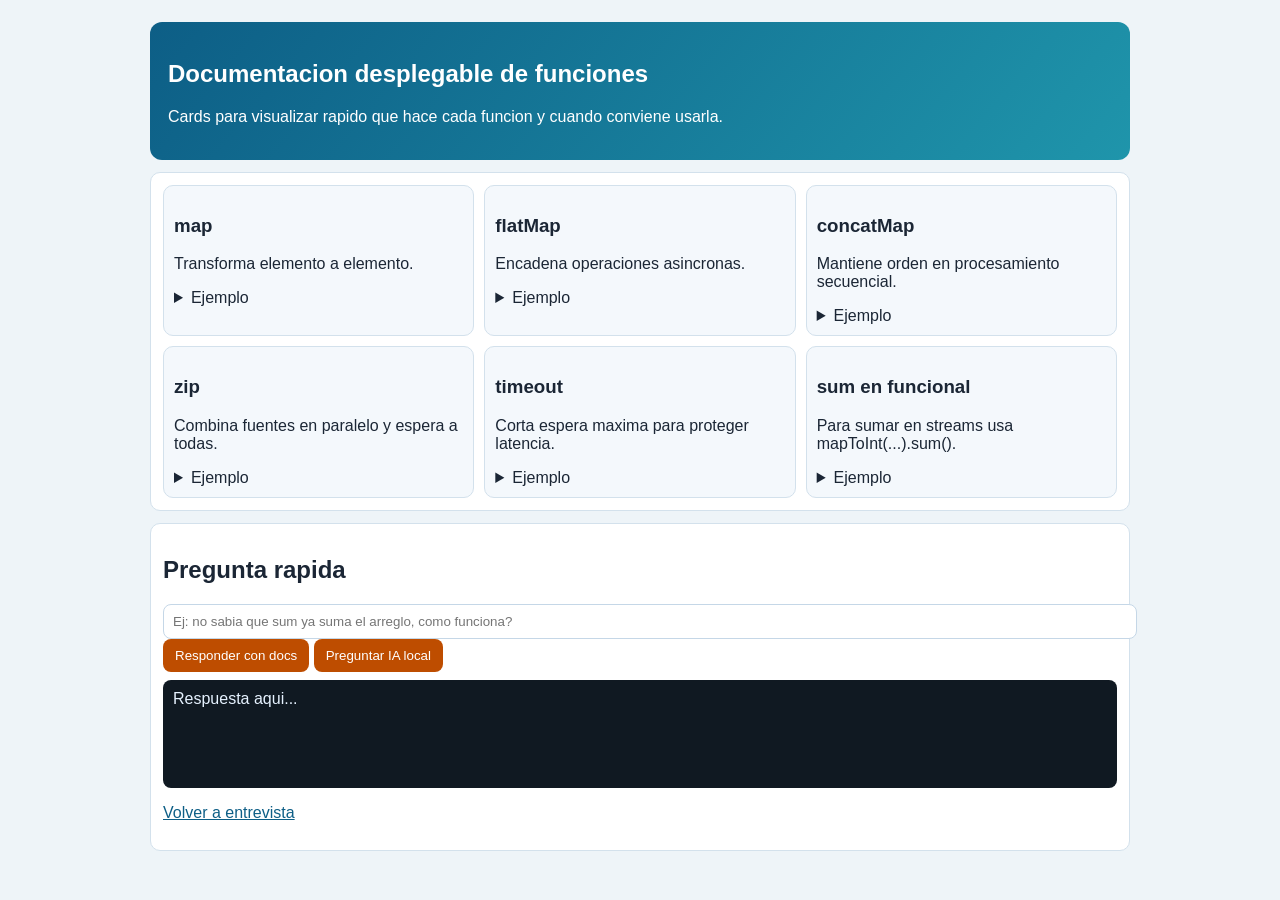
==== src/main/resources/static/docs.html @ 58d2624a "init: project - Java" ====
<!DOCTYPE html>
<html lang="es">

<head>
    <meta charset="UTF-8" />
    <meta name="viewport" content="width=device-width, initial-scale=1.0" />
    <title>Cards de funciones</title>
    <style>
        body {
            margin: 0;
            font-family: Segoe UI, Tahoma, sans-serif;
            background: #eef4f8;
            color: #1b2635
        }

        .wrap {
            max-width: 980px;
            margin: 0 auto;
            padding: 22px 14px
        }

        .hero {
            background: linear-gradient(130deg, #0d5e86, #1f95ab);
            color: #fff;
            padding: 18px;
            border-radius: 12px
        }

        .card {
            margin-top: 12px;
            background: #fff;
            border: 1px solid #d3e1ec;
            border-radius: 10px;
            padding: 12px
        }

        .grid {
            display: grid;
            grid-template-columns: repeat(auto-fit, minmax(260px, 1fr));
            gap: 10px
        }

        .item {
            background: #f4f8fc;
            border: 1px solid #d3e1ec;
            border-radius: 10px;
            padding: 10px
        }

        details {
            margin-top: 6px
        }

        pre {
            background: #111922;
            color: #e6f2ff;
            padding: 8px;
            border-radius: 8px;
            white-space: pre-wrap
        }

        input {
            width: 100%;
            padding: 9px;
            border: 1px solid #c5d7e7;
            border-radius: 8px
        }

        button {
            background: #be4d00;
            color: #fff;
            border: 0;
            border-radius: 8px;
            padding: 9px 12px;
            cursor: pointer
        }

        .out {
            margin-top: 8px;
            background: #101922;
            color: #e6f2ff;
            border-radius: 8px;
            padding: 10px;
            white-space: pre-wrap;
            min-height: 88px
        }

        a {
            color: #0d5e86
        }
    </style>
</head>

<body>
    <main class="wrap">
        <section class="hero">
            <h1>Documentacion desplegable de funciones</h1>
            <p>Cards para visualizar rapido que hace cada funcion y cuando conviene usarla.</p>
        </section>
        <section class="card">
            <div class="grid">
                <article class="item">
                    <h3>map</h3>
                    <p>Transforma elemento a elemento.</p>
                    <details>
                        <summary>Ejemplo</summary>
                        <pre>Flux.just(1,2,3).map(n -> n * 2)</pre>
                    </details>
                </article>
                <article class="item">
                    <h3>flatMap</h3>
                    <p>Encadena operaciones asincronas.</p>
                    <details>
                        <summary>Ejemplo</summary>
                        <pre>profile(id).flatMap(p -> score(p.id()))</pre>
                    </details>
                </article>
                <article class="item">
                    <h3>concatMap</h3>
                    <p>Mantiene orden en procesamiento secuencial.</p>
                    <details>
                        <summary>Ejemplo</summary>
                        <pre>Flux.just(a,b,c).concatMap(this::call)</pre>
                    </details>
                </article>
                <article class="item">
                    <h3>zip</h3>
                    <p>Combina fuentes en paralelo y espera a todas.</p>
                    <details>
                        <summary>Ejemplo</summary>
                        <pre>Mono.zip(a,b,c).map(t -> t.getT1())</pre>
                    </details>
                </article>
                <article class="item">
                    <h3>timeout</h3>
                    <p>Corta espera maxima para proteger latencia.</p>
                    <details>
                        <summary>Ejemplo</summary>
                        <pre>service().timeout(Duration.ofMillis(250))</pre>
                    </details>
                </article>
                <article class="item">
                    <h3>sum en funcional</h3>
                    <p>Para sumar en streams usa mapToInt(...).sum().</p>
                    <details>
                        <summary>Ejemplo</summary>
                        <pre>int total = nums.stream().mapToInt(n -> n).sum();</pre>
                    </details>
                </article>
            </div>
        </section>
        <section class="card">
            <h2>Pregunta rapida</h2>
            <input id="pregunta" placeholder="Ej: no sabia que sum ya suma el arreglo, como funciona?" />
            <button onclick="responderLocal()">Responder con docs</button>
            <button onclick="preguntarIa()">Preguntar IA local</button>
            <div id="out" class="out">Respuesta aqui...</div>
            <p><a href="/entrevista">Volver a entrevista</a></p>
        </section>
    </main>
    <script>
        function responderLocal() {
            const q = (document.getElementById("pregunta").value || "").toLowerCase();
            const out = document.getElementById("out");
            if (q.includes("sum")) {
                out.textContent = "En Java Stream<Integer> no tiene sum directo. Lo comun es mapToInt(...).sum(). Ejemplo: nums.stream().mapToInt(n -> n).sum().";
                return;
            }
            if (q.includes("flatmap") && q.includes("concatmap")) {
                out.textContent = "flatMap prioriza paralelismo; concatMap prioriza orden. En entrevista debes justificar el trade-off.";
                return;
            }
            if (q.includes("zip")) {
                out.textContent = "zip combina varias fuentes y emite cuando todas completan. Es util cuando dependencias son independientes.";
                return;
            }
            out.textContent = "No encontre coincidencia local. Usa 'Preguntar IA local'.";
        }
        window.responderLocal = responderLocal;

        async function preguntarIa() {
            const q = document.getElementById("pregunta").value || "";
            const out = document.getElementById("out");
            out.textContent = "Consultando IA local...";
            try {
                const res = await fetch("/ollama/qa", {
                    method: "POST",
                    headers: { "Content-Type": "text/plain; charset=UTF-8" },
                    body: q
                });
                out.textContent = await res.text();
            } catch (err) {
                out.textContent = "Error consultando IA: " + err;
            }
        }
        window.preguntarIa = preguntarIa;
    </script>
</body>

</html>
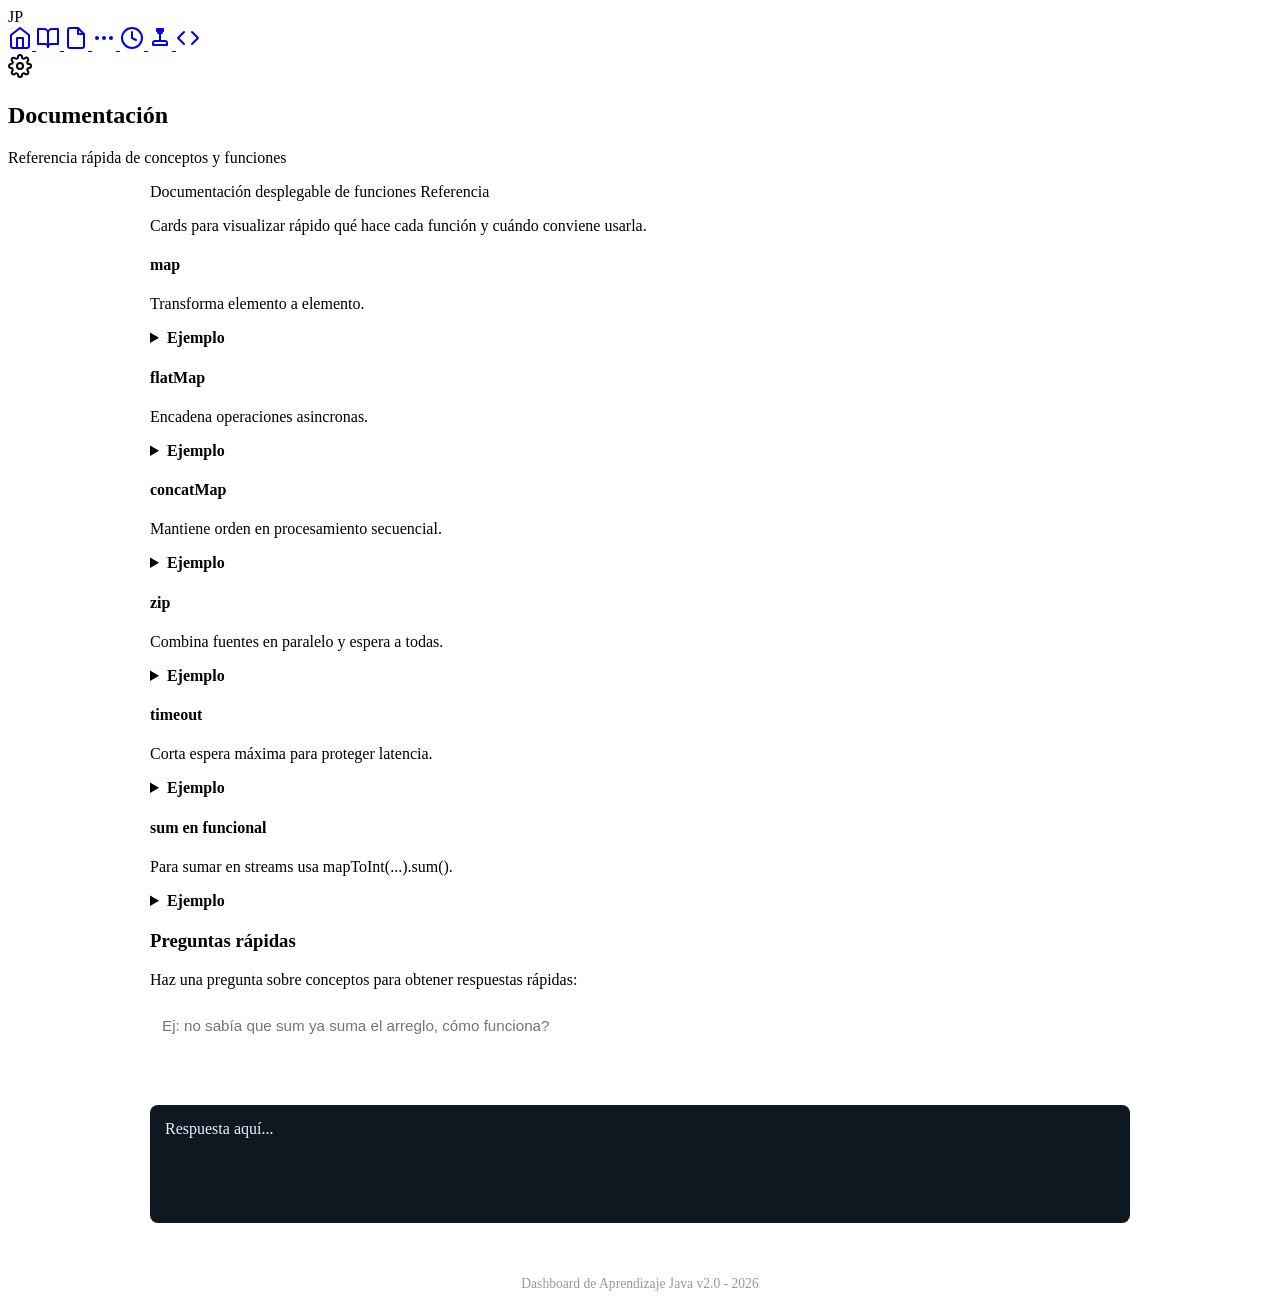
==== commit bf21104b: "update project" ====
--- a/src/main/resources/static/docs.html
+++ b/src/main/resources/static/docs.html
@@ -4,166 +4,171 @@
 <head>
     <meta charset="UTF-8" />
     <meta name="viewport" content="width=device-width, initial-scale=1.0" />
-    <title>Cards de funciones</title>
-    <style>
-        body {
-            margin: 0;
-            font-family: Segoe UI, Tahoma, sans-serif;
-            background: #eef4f8;
-            color: #1b2635
-        }
-
-        .wrap {
-            max-width: 980px;
-            margin: 0 auto;
-            padding: 22px 14px
-        }
-
-        .hero {
-            background: linear-gradient(130deg, #0d5e86, #1f95ab);
-            color: #fff;
-            padding: 18px;
-            border-radius: 12px
-        }
-
-        .card {
-            margin-top: 12px;
-            background: #fff;
-            border: 1px solid #d3e1ec;
-            border-radius: 10px;
-            padding: 12px
-        }
-
-        .grid {
-            display: grid;
-            grid-template-columns: repeat(auto-fit, minmax(260px, 1fr));
-            gap: 10px
-        }
-
-        .item {
-            background: #f4f8fc;
-            border: 1px solid #d3e1ec;
-            border-radius: 10px;
-            padding: 10px
-        }
-
-        details {
-            margin-top: 6px
-        }
-
-        pre {
-            background: #111922;
-            color: #e6f2ff;
-            padding: 8px;
-            border-radius: 8px;
-            white-space: pre-wrap
-        }
-
-        input {
-            width: 100%;
-            padding: 9px;
-            border: 1px solid #c5d7e7;
-            border-radius: 8px
-        }
-
-        button {
-            background: #be4d00;
-            color: #fff;
-            border: 0;
-            border-radius: 8px;
-            padding: 9px 12px;
-            cursor: pointer
-        }
-
-        .out {
-            margin-top: 8px;
-            background: #101922;
-            color: #e6f2ff;
-            border-radius: 8px;
-            padding: 10px;
-            white-space: pre-wrap;
-            min-height: 88px
-        }
-
-        a {
-            color: #0d5e86
-        }
-    </style>
+    <title>Documentación de funciones</title>
+    <link rel="stylesheet" href="/index.css">
 </head>
 
 <body>
-    <main class="wrap">
-        <section class="hero">
-            <h1>Documentacion desplegable de funciones</h1>
-            <p>Cards para visualizar rapido que hace cada funcion y cuando conviene usarla.</p>
-        </section>
-        <section class="card">
-            <div class="grid">
-                <article class="item">
-                    <h3>map</h3>
+  <div class="app-container">
+    <aside class="sidebar">
+      <div class="logo-icon">JP</div>
+      <a href="/" class="nav-item" title="Inicio">
+        <svg width="24" height="24" viewBox="0 0 24 24" fill="none" stroke="currentColor" stroke-width="2"
+          stroke-linecap="round" stroke-linejoin="round">
+          <path d="m3 9 9-7 9 7v11a2 2 0 0 1-2 2H5a2 2 0 0 1-2-2z" />
+          <polyline points="9 22 9 12 15 12 15 22" />
+        </svg>
+      </a>
+      <a href="/entrevista" class="nav-item" title="Ruta">
+        <svg width="24" height="24" viewBox="0 0 24 24" fill="none" stroke="currentColor" stroke-width="2"
+          stroke-linecap="round" stroke-linejoin="round">
+          <path d="M2 3h6a4 4 0 0 1 4 4v14a3 3 0 0 0-3-3H2z" />
+          <path d="M22 3h-6a4 4 0 0 0-4 4v14a3 3 0 0 1 3-3h7z" />
+        </svg>
+      </a>
+      <a href="/entrevista/docs" class="nav-item active" title="Documentación">
+        <svg width="24" height="24" viewBox="0 0 24 24" fill="none" stroke="currentColor" stroke-width="2"
+          stroke-linecap="round" stroke-linejoin="round">
+          <path d="M14 2H6a2 2 0 0 0-2 2v16a2 2 0 0 0 2 2h12a2 2 0 0 0 2-2V8z" />
+          <polyline points="14 2 14 8 20 8" />
+        </svg>
+      </a>
+      <a href="/entrevista/ia" class="nav-item" title="IA">
+        <svg width="24" height="24" viewBox="0 0 24 24" fill="none" stroke="currentColor" stroke-width="2"
+          stroke-linecap="round" stroke-linejoin="round">
+          <circle cx="12" cy="12" r="1" />
+          <circle cx="19" cy="12" r="1" />
+          <circle cx="5" cy="12" r="1" />
+        </svg>
+      </a>
+      <a href="/entrevista/mock" class="nav-item" title="Mock">
+        <svg width="24" height="24" viewBox="0 0 24 24" fill="none" stroke="currentColor" stroke-width="2"
+          stroke-linecap="round" stroke-linejoin="round">
+          <path d="M12 2C6.48 2 2 6.48 2 12s4.48 10 10 10 10-4.48 10-10S17.52 2 12 2z" />
+          <path d="M12 6v6l4 2" />
+        </svg>
+      </a>
+      <a href="/entrevista/webflux2" class="nav-item" title="Laboratorio">
+        <svg width="24" height="24" viewBox="0 0 24 24" fill="none" stroke="currentColor" stroke-width="2"
+          stroke-linecap="round" stroke-linejoin="round">
+          <path d="M9 3h6v2H9V3zm3 4v8m-2-8h4m-4 8H7a2 2 0 00-2 2v2h14v-2a2 2 0 00-2-2h-4z" />
+        </svg>
+      </a>
+      <a href="/entrevista/webflux" class="nav-item" title="WebFlux">
+        <svg width="24" height="24" viewBox="0 0 24 24" fill="none" stroke="currentColor" stroke-width="2"
+          stroke-linecap="round" stroke-linejoin="round">
+          <polyline points="16 18 22 12 16 6" />
+          <polyline points="8 6 2 12 8 18" />
+        </svg>
+      </a>
+
+      <div class="sidebar-footer">
+        <div class="nav-item" id="btnConfig" title="Configuracion">
+          <svg width="24" height="24" viewBox="0 0 24 24" fill="none" stroke="currentColor" stroke-width="2"
+            stroke-linecap="round" stroke-linejoin="round">
+            <circle cx="12" cy="12" r="3" />
+            <path
+              d="M19.4 15a1.65 1.65 0 0 0 .33 1.82l.06.06a2 2 0 0 1 0 2.83 2 2 0 0 1-2.83 0l-.06-.06a1.65 1.65 0 0 0-1.82-.33 1.65 1.65 0 0 0-1 1.51V21a2 2 0 0 1-2 2 2 2 0 0 1-2-2v-.09A1.65 1.65 0 0 0 9 19.4a1.65 1.65 0 0 0-1.82.33l-.06.06a2 2 0 0 1-2.83 0 2 2 0 0 1 0-2.83l.06-.06a1.65 1.65 0 0 0 .33-1.82 1.65 1.65 0 0 0-1.51-1H3a2 2 0 0 1-2-2 2 2 0 0 1 2-2h.09A1.65 1.65 0 0 0 4.6 9a1.65 1.65 0 0 0-.33-1.82l-.06-.06a2 2 0 0 1 0-2.83 2 2 0 0 1 2.83 0l.06.06a1.65 1.65 0 0 0 1.82.33H9a1.65 1.65 0 0 0 1-1.51V3a2 2 0 0 1 2-2 2 2 0 0 1 2 2v.09a1.65 1.65 0 0 0 1 1.51 1.65 1.65 0 0 0 1.82-.33l.06-.06a2 2 0 0 1 2.83 0 2 2 0 0 1 0 2.83l-.06.06a1.65 1.65 0 0 0-.33 1.82V9a1.65 1.65 0 0 0 1.51 1H21a2 2 0 0 1 2 2 2 2 0 0 1-2 2h-.09a1.65 1.65 0 0 0-1.51 1z" />
+          </svg>
+        </div>
+      </div>
+    </aside>
+
+    <main class="main-content">
+      <header class="top-header">
+        <div class="user-info">
+          <h2>Documentación</h2>
+          <p>Referencia rápida de conceptos y funciones</p>
+        </div>
+      </header>
+
+      <div style="max-width: 980px; margin: 0 auto; width: 100%;">
+        <section class="dashboard-card">
+            <div class="card-title">
+                <span>Documentación desplegable de funciones</span>
+                <span class="status-pill">Referencia</span>
+            </div>
+            <p>Cards para visualizar rápido qué hace cada función y cuándo conviene usarla.</p>
+            
+            <div class="section-grid">
+                <article class="dashboard-card">
+                    <h4>map</h4>
                     <p>Transforma elemento a elemento.</p>
                     <details>
-                        <summary>Ejemplo</summary>
-                        <pre>Flux.just(1,2,3).map(n -> n * 2)</pre>
-                    </details>
-                </article>
-                <article class="item">
-                    <h3>flatMap</h3>
+                        <summary style="cursor: pointer; font-weight: 600;">Ejemplo</summary>
+                        <pre style="background: #0f1721; color: #e6f2ff; padding: 8px; border-radius: 8px; margin-top: 8px;">Flux.just(1,2,3).map(n -> n * 2)</pre>
+                    </details>
+                </article>
+                <article class="dashboard-card">
+                    <h4>flatMap</h4>
                     <p>Encadena operaciones asincronas.</p>
                     <details>
-                        <summary>Ejemplo</summary>
-                        <pre>profile(id).flatMap(p -> score(p.id()))</pre>
-                    </details>
-                </article>
-                <article class="item">
-                    <h3>concatMap</h3>
+                        <summary style="cursor: pointer; font-weight: 600;">Ejemplo</summary>
+                        <pre style="background: #0f1721; color: #e6f2ff; padding: 8px; border-radius: 8px; margin-top: 8px;">profile(id).flatMap(p -> score(p.id()))</pre>
+                    </details>
+                </article>
+                <article class="dashboard-card">
+                    <h4>concatMap</h4>
                     <p>Mantiene orden en procesamiento secuencial.</p>
                     <details>
-                        <summary>Ejemplo</summary>
-                        <pre>Flux.just(a,b,c).concatMap(this::call)</pre>
-                    </details>
-                </article>
-                <article class="item">
-                    <h3>zip</h3>
+                        <summary style="cursor: pointer; font-weight: 600;">Ejemplo</summary>
+                        <pre style="background: #0f1721; color: #e6f2ff; padding: 8px; border-radius: 8px; margin-top: 8px;">Flux.just(a,b,c).concatMap(this::call)</pre>
+                    </details>
+                </article>
+                <article class="dashboard-card">
+                    <h4>zip</h4>
                     <p>Combina fuentes en paralelo y espera a todas.</p>
                     <details>
-                        <summary>Ejemplo</summary>
-                        <pre>Mono.zip(a,b,c).map(t -> t.getT1())</pre>
-                    </details>
-                </article>
-                <article class="item">
-                    <h3>timeout</h3>
-                    <p>Corta espera maxima para proteger latencia.</p>
-                    <details>
-                        <summary>Ejemplo</summary>
-                        <pre>service().timeout(Duration.ofMillis(250))</pre>
-                    </details>
-                </article>
-                <article class="item">
-                    <h3>sum en funcional</h3>
+                        <summary style="cursor: pointer; font-weight: 600;">Ejemplo</summary>
+                        <pre style="background: #0f1721; color: #e6f2ff; padding: 8px; border-radius: 8px; margin-top: 8px;">Mono.zip(a,b,c).map(t -> t.getT1())</pre>
+                    </details>
+                </article>
+                <article class="dashboard-card">
+                    <h4>timeout</h4>
+                    <p>Corta espera máxima para proteger latencia.</p>
+                    <details>
+                        <summary style="cursor: pointer; font-weight: 600;">Ejemplo</summary>
+                        <pre style="background: #0f1721; color: #e6f2ff; padding: 8px; border-radius: 8px; margin-top: 8px;">service().timeout(Duration.ofMillis(250))</pre>
+                    </details>
+                </article>
+                <article class="dashboard-card">
+                    <h4>sum en funcional</h4>
                     <p>Para sumar en streams usa mapToInt(...).sum().</p>
                     <details>
-                        <summary>Ejemplo</summary>
-                        <pre>int total = nums.stream().mapToInt(n -> n).sum();</pre>
+                        <summary style="cursor: pointer; font-weight: 600;">Ejemplo</summary>
+                        <pre style="background: #0f1721; color: #e6f2ff; padding: 8px; border-radius: 8px; margin-top: 8px;">int total = nums.stream().mapToInt(n -> n).sum();</pre>
                     </details>
                 </article>
             </div>
         </section>
-        <section class="card">
-            <h2>Pregunta rapida</h2>
-            <input id="pregunta" placeholder="Ej: no sabia que sum ya suma el arreglo, como funciona?" />
-            <button onclick="responderLocal()">Responder con docs</button>
-            <button onclick="preguntarIa()">Preguntar IA local</button>
-            <div id="out" class="out">Respuesta aqui...</div>
-            <p><a href="/entrevista">Volver a entrevista</a></p>
+
+        <section class="dashboard-card" style="margin-top: 20px;">
+            <h3 style="color: var(--brand); margin-top: 0;">Preguntas rápidas</h3>
+            <p>Haz una pregunta sobre conceptos para obtener respuestas rápidas:</p>
+            <div style="display: flex; flex-direction: column; gap: 12px;">
+                <input id="pregunta" placeholder="Ej: no sabía que sum ya suma el arreglo, cómo funciona?" 
+                       style="border: 1px solid var(--line); padding: 12px; border-radius: 8px; font-size: 0.95rem;">
+                <div style="display: flex; gap: 10px;">
+                    <button onclick="responderLocal()" class="action" style="background: var(--brand); color: white; padding: 10px 15px; border: none;">Responder con docs</button>
+                    <button onclick="preguntarIa()" class="action" style="background: var(--brand2); color: white; padding: 10px 15px; border: none;">Preguntar IA local</button>
+                </div>
+                <div id="out" style="background: #0f1721; color: #e6f2ff; border-radius: 8px; padding: 15px; white-space: pre-wrap; min-height: 88px; border: 1px solid var(--line);">Respuesta aquí...</div>
+            </div>
         </section>
+      </div>
+
+      <footer style="margin-top: auto; padding-top: 40px; text-align: center; color: #999; font-size: 0.85rem;">
+        <p>Dashboard de Aprendizaje Java v2.0 - 2026</p>
+      </footer>
     </main>
+  </div>
+
     <script>
         function responderLocal() {
             const q = (document.getElementById("pregunta").value || "").toLowerCase();
             const out = document.getElementById("out");
             if (q.includes("sum")) {
-                out.textContent = "En Java Stream<Integer> no tiene sum directo. Lo comun es mapToInt(...).sum(). Ejemplo: nums.stream().mapToInt(n -> n).sum().";
+                out.textContent = "En Java Stream<Integer> no tiene sum directo. Lo común es mapToInt(...).sum(). Ejemplo: nums.stream().mapToInt(n -> n).sum().";
                 return;
             }
             if (q.includes("flatmap") && q.includes("concatmap")) {
@@ -171,10 +176,10 @@
                 return;
             }
             if (q.includes("zip")) {
-                out.textContent = "zip combina varias fuentes y emite cuando todas completan. Es util cuando dependencias son independientes.";
+                out.textContent = "zip combina varias fuentes y emite cuando todas completan. Es útil cuando dependencias son independientes.";
                 return;
             }
-            out.textContent = "No encontre coincidencia local. Usa 'Preguntar IA local'.";
+            out.textContent = "No encontré coincidencia local. Usa 'Preguntar IA local'.";
         }
         window.responderLocal = responderLocal;
 
